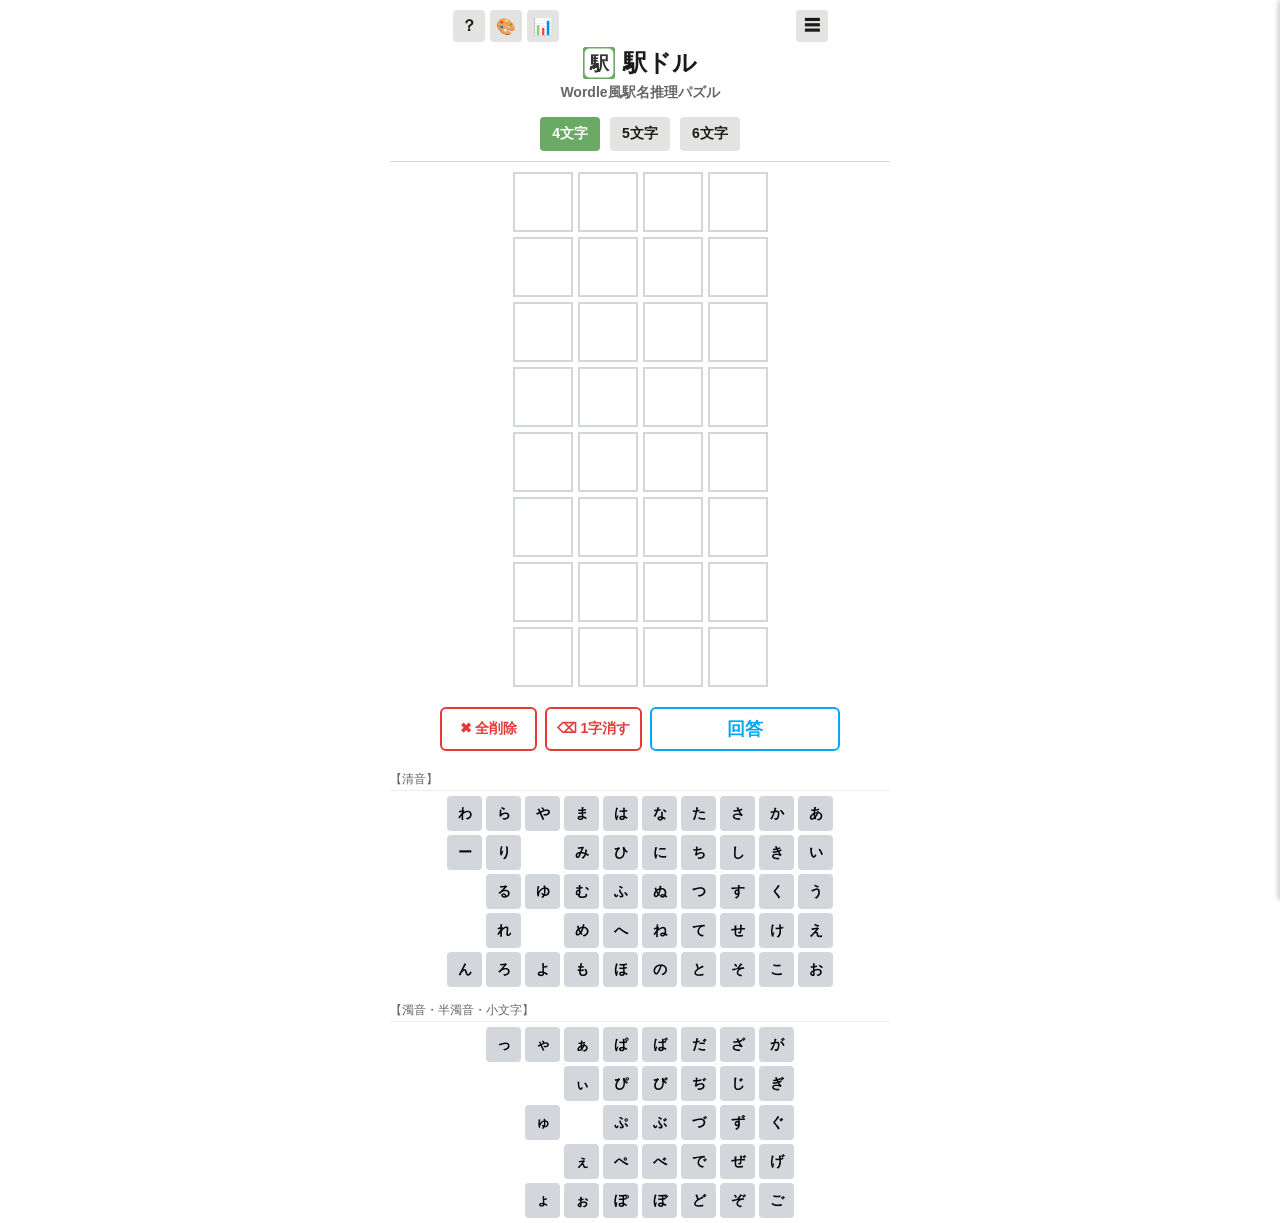
==== index.html @ f7ea7814 "Merge branch 'main' into pre-temp" ====
<!DOCTYPE html>
<html lang="ja">
<head>
<meta charset="UTF-8">
<meta name="viewport" content="width=device-width, initial-scale=1.0, maximum-scale=1.0, user-scalable=no">
<title>駅ドル - Wordle風駅名推理パズル</title>
<meta name="keywords" content="駅ドル,鉄道,駅名,パズル,Wordle,地理,教育,旅行,日本,テツドル,ワードル,学習,頭の体操,駅名,駅名当て,暇つぶし">
<meta name="description" content="実在する日本の鉄道駅名を推理して当てるWordle風パズルゲーム「駅ドル」。毎日の頭の体操や地理の教育・学習、旅行や鉄道巡りのきっかけにも最適です。タイルの色をヒントに今日の駅を当てよう！">
<meta name="theme-color" content="#6aaa64">
<link rel="canonical" href="https://stationdle.pages.dev/">
<link rel="icon" href="main_logo.svg" type="image/svg+xml">
<link rel="apple-touch-icon" href="main_logo_512.png">
<meta property="og:title" content="駅ドル - Wordle風駅名推理パズル">
<meta property="og:type" content="website">
<meta property="og:url" content="https://stationdle.pages.dev/">
<meta property="og:image" content="https://stationdle.pages.dev/main_logo.png">
<meta property="og:site_name" content="駅ドル">
<meta property="og:description" content="実在する日本の鉄道駅名を推理して当てるWordle風パズルゲーム「駅ドル」。毎日の頭の体操や地理の教育・学習、旅行や鉄道巡りのきっかけにも最適です。タイルの色をヒントに今日の駅を当てよう！">
<meta name="twitter:card" content="summary">
<link rel="stylesheet" href="style.css">
</head>
<body>
<header>
<div style="display:flex; justify-content:space-between; width:100%; max-width:375px; margin:0 auto 5px;">
<div style="display:flex; gap:5px;">
<button id="help-btn" class="btn" style="width:32px; height:32px; font-size:16px; font-weight:bold; padding:0; display:flex; justify-content:center; align-items:center;">？</button>
<button id="theme-btn" class="btn" style="width:32px; height:32px; font-size:16px; font-weight:bold; padding:0; display:flex; justify-content:center; align-items:center;">🎨</button>
<button id="stats-btn" class="btn" style="width:32px; height:32px; font-size:16px; font-weight:bold; padding:0; display:flex; justify-content:center; align-items:center;">📊</button>
</div>
<div style="display:flex; gap:5px;">
<button id="menu-btn" class="btn" style="width:32px; height:32px; font-size:16px; font-weight:bold; padding:0; display:flex; justify-content:center; align-items:center;">☰</button>
</div>
</div>
<!--
<div id="ad-top" class="ad-space">【ここに上部広告が表示されます】</div>
-->
<h1 style="display: flex; justify-content: center; align-items: center;">
<svg width="32" height="32" viewBox="0 0 40 40" xmlns="http://www.w3.org/2000/svg" style="margin-right: 8px;">
<rect width="40" height="40" rx="8" fill="#ffffff" stroke="#6aaa64" stroke-width="4"/>
<text x="20" y="29" font-family="sans-serif" font-size="24" font-weight="bold" fill="#333333" text-anchor="middle">駅</text>
</svg>
駅ドル
</h1>
<div style="font-size: 14px; font-weight: bold; color: #666; margin-top: -5px; margin-bottom: 15px; text-align: center;">Wordle風駅名推理パズル</div>
<div class="mode-selector">
<button id="mode-4" class="btn mode-btn active">4文字</button>
<button id="mode-5" class="btn mode-btn">5文字</button>
<button id="mode-6" class="btn mode-btn">6文字</button>
</div>
</header>
<main style="display:flex; flex-direction:column; align-items:center; flex-grow:1; width:100%; max-width:500px;">
<div id="game-board" style="position:relative; margin-bottom:10px;"></div>
<div class="control-buttons" style="display:flex; justify-content:center; gap:8px; margin:10px auto 15px; width:95%; max-width:400px; box-sizing:border-box;">
<button id="clear-btn" class="btn" style="flex:1; background-color:#fff; color:#e53935; font-size:14px; padding:8px 0; border:2px solid #e53935; font-weight:bold; border-radius:6px; min-width:0;">✖ 全削除</button>
<button id="back-btn" class="btn" style="flex:1; background-color:#fff; color:#e53935; font-size:14px; padding:8px 0; border:2px solid #e53935; font-weight:bold; border-radius:6px; min-width:0;">⌫ 1字消す</button>
<button id="enter-btn" class="btn" style="flex:2; background-color:#fff; color:#03a9f4; font-size:18px; padding:8px 0; border:2px solid #03a9f4; font-weight:bold; border-radius:6px; min-width:0;">回答</button>
</div>
<div id="keyboard"></div>
</main>
<!--
<div id="ad-bottom" class="ad-space">【ここに下部広告が表示されます】</div>
-->
<div id="message-box" class="hidden" style="position:fixed; top:45%; left:50%; transform:translate(-50%, -50%); background-color:rgba(0,0,0,0.85); color:#fff; padding:15px 30px; border-radius:12px; font-weight:bold; font-size:18px; z-index:9999; text-align:center; white-space:nowrap; box-shadow:0 8px 16px rgba(0,0,0,0.3); border:1px solid rgba(255,255,255,0.2);"></div>
<div id="help-modal" style="display:none; position:fixed; top:0; left:0; width:100%; height:100%; background-color:rgba(0,0,0,0.6); justify-content:center; align-items:center; z-index:200;">
<div class="modal-content" style="text-align:left; font-size:14px; max-width:350px; overflow-y:auto; max-height:90vh;">
<span id="close-help-btn" style="position:absolute; top:10px; right:15px; cursor:pointer; font-size:24px; color:#aaa;">&times;</span>
<h2 style="text-align:center; margin-top:0;">遊び方</h2>
<p>隠された<strong>駅名の読みがな</strong>を当ててください。</p>
<ul style="padding-left:20px; line-height:1.6; margin-bottom:15px;">
<li>各文字数モードごとに、<strong>1日1問</strong>出題されます。</li>
<li>入力できるのは、<strong>実在する日本の鉄道駅</strong>のみです。</li>
<li>「ー（長音）」はひらがな1文字として扱います。</li>
<li>数字やアルファベットは、その文字の読みとして扱います。<br>（例：JR総持寺 ➔ じぇいあーるそうじじ / 空港第2ビル ➔ くうこうだいにびる）</li>
<li><strong>記号（・）などは含めずに入力してください。</strong><br>（例：栂・美木多 ➔ とがみきた）</li>
</ul>
<hr style="border:none; border-top:1px solid #eee; margin:15px 0;">
<p style="font-weight:bold; font-size:15px; margin-bottom:5px;">タイルの色の意味</p>
<p style="margin-top:0; font-size:13px; font-weight:bold;">正解が「<span style="color:#6aaa64; font-size:16px;">しながわ</span>」の場合：</p>
<div style="display:flex; gap:5px; margin-bottom:5px;">
<div class="tile correct" style="width:40px; height:40px; line-height:40px; font-size:18px; border:none; min-width:40px;">し</div>
<div class="tile absent" style="width:40px; height:40px; line-height:40px; font-size:18px; border:none; min-width:40px;">ん</div>
<div class="tile absent" style="width:40px; height:40px; line-height:40px; font-size:18px; border:none; min-width:40px;">ば</div>
<div class="tile absent" style="width:40px; height:40px; line-height:40px; font-size:18px; border:none; min-width:40px;">し</div>
</div>
<p style="margin-top:0; margin-bottom:15px; font-size:13px;"><strong><span style="color:#6aaa64">し</span></strong> は駅名に含まれており、位置も合っています。</p>
<div style="display:flex; gap:5px; margin-bottom:5px;">
<div class="tile present" style="width:40px; height:40px; line-height:40px; font-size:18px; border:none; min-width:40px;">な</div>
<div class="tile present" style="width:40px; height:40px; line-height:40px; font-size:18px; border:none; min-width:40px;">が</div>
<div class="tile absent" style="width:40px; height:40px; line-height:40px; font-size:18px; border:none; min-width:40px;">つ</div>
<div class="tile absent" style="width:40px; height:40px; line-height:40px; font-size:18px; border:none; min-width:40px;">た</div>
</div>
<p style="margin-top:0; margin-bottom:15px; font-size:13px;"><strong><span style="color:#c9b458">な・が</span></strong> は駅名に含まれますが、位置が違います。</p>
<div style="display:flex; gap:5px; margin-bottom:5px;">
<div class="tile diacritic" style="width:40px; height:40px; line-height:40px; font-size:18px; border:none; min-width:40px;">か</div>
<div class="tile present" style="width:40px; height:40px; line-height:40px; font-size:18px; border:none; min-width:40px;">わ</div>
<div class="tile absent" style="width:40px; height:40px; line-height:40px; font-size:18px; border:none; min-width:40px;">さ</div>
<div class="tile absent" style="width:40px; height:40px; line-height:40px; font-size:18px; border:none; min-width:40px;">き</div>
</div>
<p style="margin-top:0; margin-bottom:15px; font-size:13px;"><strong><span style="#9c27b0">か</span></strong> は含まれませんが、<strong>濁点違い（が）</strong>が含まれます。「は・ば・ぱ」「や・ゃ」「つ・づ・っ」など、同じ形の文字が含まれていれば紫色になります。</p>
<hr style="border:none; border-top:1px solid #eee; margin:15px 0;">
<div style="font-size:11px; color:#888; line-height:1.5;">
※当ゲームはWikipedia「日本の鉄道駅一覧」のデータを基準としています。<br>
※駅データは定期的に自動更新されます。
</div>
<div style="text-align:center; margin-top:20px; font-size:12px; font-weight:bold; color:#aaa; line-height:1.8;">
Inspired by Wordle<br>
<a href="https://forms.gle/Lx7FSbLxLa4B6o5n7" target="_blank" style="color:#03a9f4; text-decoration:none;">問い合わせフォーム</a>
</div>
</div>
</div>
<div id="result-modal" style="display:none; position:fixed; top:0; left:0; width:100%; height:100%; background-color:rgba(0,0,0,0.6); justify-content:center; align-items:center; z-index:200;">
<div class="modal-content" style="text-align:left; font-size:14px; max-width:350px;">
<span id="close-modal-btn" style="position:absolute; top:10px; right:15px; cursor:pointer; font-size:24px; color:#aaa;">&times;</span>
<h2 id="modal-title" style="text-align:center; margin-top:0;"></h2>
<p id="modal-desc" style="text-align:center; font-size:18px; font-weight:bold; margin-bottom:5px;"></p>
<div id="wiki-link-container" style="text-align:center; margin-bottom:15px;"></div>
<div id="modal-grid" style="text-align:center; letter-spacing:2px; line-height:1.2; margin:15px 0; font-size:18px;"></div>
<div id="stats-container" style="display:flex; justify-content:space-around; margin:15px 0; font-size:12px; text-align:center;">
<div class="stat-box"><span id="stat-played" style="font-size:20px; font-weight:bold;">0</span><br>プレイ</div>
<div class="stat-box"><span id="stat-winrate" style="font-size:20px; font-weight:bold;">0</span>%<br>勝率</div>
<div class="stat-box"><span id="stat-streak" style="font-size:20px; font-weight:bold;">0</span><br>連続正解</div>
<div class="stat-box"><span id="stat-maxstreak" style="font-size:20px; font-weight:bold;">0</span><br>最大連続</div>
</div>
<hr style="border:none; border-top:1px solid #eee; margin:15px 0;">
<div id="guess-distribution" style="text-align:left; font-size:12px; margin-bottom:15px;"></div>
<div class="modal-buttons" style="display:flex; gap:10px; justify-content:center; margin-bottom:15px;">
<button id="share-btn" class="btn share-btn" style="background-color:#000000; color:white; border:none;">Xでシェア</button>
<button id="line-btn" class="btn line-btn" style="background-color:#06C755; color:white; border:none;">LINE</button>
<button id="fb-btn" class="btn fb-btn" style="background-color:#1877F2; color:white; border:none;">Facebook</button>
<button id="copy-btn" class="btn">コピー</button>
</div>
<div class="coffee-link" style="text-align:center;">
<a href="https://buymeacoffee.com/nimuro_stationdle" target="_blank" style="color:#ff813f; font-weight:bold; text-decoration:none; font-size:14px;">☕ コーヒーをおごる (Buy Me a Coffee)</a>
</div>
</div>
</div>
<script src="app.js"></script>
<div id="side-menu-overlay" style="display:none; position:fixed; top:0; left:0; width:100%; height:100%; background:rgba(0,0,0,0.5); z-index:900;"></div>
<div id="side-menu" style="position:fixed; top:0; right:-250px; width:250px; height:100%; background:#fff; z-index:901; transition:right 0.3s ease; box-shadow:-2px 0 5px rgba(0,0,0,0.2); padding:20px; box-sizing:border-box;">
<div style="font-size:18px; font-weight:bold; border-bottom:2px solid #6aaa64; padding-bottom:10px; margin-bottom:15px; display:flex; justify-content:space-between; align-items:center;">
メニュー <span id="close-menu-btn" style="cursor:pointer; color:#aaa; font-size:24px;">&times;</span>
</div>
<ul style="list-style:none; padding:0; margin:0; line-height:3; font-size:14px; font-weight:bold;">
<li style="border-bottom:1px solid #eee;"><a href="#" style="text-decoration:none; color:#333;" onclick="alert('鋭意開発中です！お楽しみに。'); return false;">🔰 練習モード（準備中）</a></li>
<li style="border-bottom:1px solid #eee;"><a href="#" style="text-decoration:none; color:#333;" onclick="alert('鋭意開発中です！お楽しみに。'); return false;">🏆 実績（準備中）</a></li>
<li style="border-bottom:1px solid #eee;"><a href="#" style="text-decoration:none; color:#333;" onclick="alert('鋭意開発中です！お楽しみに。'); return false;">📖 駅名図鑑（準備中）</a></li>
<li style="border-bottom:1px solid #eee;"><a href="#" style="text-decoration:none; color:#333;" onclick="alert('鋭意開発中です！お楽しみに。'); return false;">🗓 過去問プレイ（準備中）</a></li>
<li style="border-bottom:1px solid #eee;"><a href="https://forms.gle/Lx7FSbLxLa4B6o5n7" target="_blank" style="text-decoration:none; color:#333;">✉️ お問い合わせ</a></li>
<li style="border-bottom:1px solid #eee;"><a href="https://buymeacoffee.com/nimuro_stationdle" target="_blank" style="text-decoration:none; color:#ff813f;">☕ コーヒーをおごる</a></li>
</ul>
</div>
</body>
</html>
---- style.css ----
:root {
--correct-color: #6aaa64;
--present-color: #c9b458;
--diacritic-color: #9c27b0;
--absent-color: #787c7e;
--bg-color: #ffffff;
--text-color: #1a1a1b;
}
body {
font-family: 'Clear Sans', 'Helvetica Neue', Arial, sans-serif;
background-color: var(--bg-color); color: var(--text-color);
display: flex; flex-direction: column; align-items: center;
margin: 0; padding: 10px; height: 100vh; box-sizing: border-box;
}
header {
width: 100%; max-width: 500px; display: flex; flex-direction: column; align-items: center; border-bottom: 1px solid #d3d6da; padding-bottom: 10px; margin-bottom: 10px;
}
h1 { margin: 0 0 10px 0; font-size: 24px; }
.mode-selector { display: flex; gap: 10px; }
.btn {
background-color: #e3e3e1; border: none; padding: 8px 12px; border-radius: 4px; font-weight: bold; cursor: pointer; color: var(--text-color); font-size: 14px;
}
.mode-btn.active { background-color: var(--correct-color); color: white; }
.ad-space {
width: 100%; max-width: 320px; height: 50px; background-color: #f0f0f0; display: flex; justify-content: center; align-items: center; font-size: 12px; color: #999; margin: 10px 0; border: 1px dashed #ccc;
}
main {
display: flex; flex-direction: column; align-items: center; flex-grow: 1; width: 100%; max-width: 500px;
}
#game-board {
display: grid; grid-template-rows: repeat(6, 1fr); gap: 5px; margin-bottom: 20px;
}
.board-row {
display: grid; grid-template-columns: repeat(var(--row-length, 4), 1fr); gap: 5px;
}
.tile {
width: 12vw; height: 12vw; max-width: 60px; max-height: 60px;
border: 2px solid #d3d6da; display: flex; justify-content: center; align-items: center;
font-size: 24px; font-weight: bold; text-transform: uppercase; box-sizing: border-box;
}
.tile.correct { background-color: var(--correct-color); color: white; border-color: var(--correct-color); }
.tile.present { background-color: var(--present-color); color: white; border-color: var(--present-color); }
.tile.diacritic { background-color: var(--diacritic-color); color: white; border-color: var(--diacritic-color); }
.tile.absent { background-color: var(--absent-color); color: white; border-color: var(--absent-color); }
#keyboard {
width: 100%; display: flex; flex-direction: column; align-items: center; gap: 5px;
}
.keyboard-title {
width: 100%; text-align: left; font-size: 12px; color: #666; margin-top: 5px; border-bottom: 1px solid #eee; padding-bottom: 2px;
}
.keyboard-section {
display: flex; gap: 4px; justify-content: center; width: 100%; margin-bottom: 5px;
}
.key-col {
display: flex; flex-direction: column; gap: 4px;
}
.key {
background-color: #d3d6da; border: none; border-radius: 4px;
font-weight: bold; font-size: 14px; cursor: pointer;
display: flex; justify-content: center; align-items: center;
width: 8vw; max-width: 35px; height: 35px; padding: 0; margin: 0;
}
.key.dummy { visibility: hidden; pointer-events: none; }
.key.correct { background-color: var(--correct-color); color: white; }
.key.present { background-color: var(--present-color); color: white; }
.key.diacritic { background-color: var(--diacritic-color); color: white; }
.key.absent { background-color: var(--absent-color); color: white; }
#message-box {
position: absolute; top: 20%; background-color: rgba(0,0,0,0.8); color: white; padding: 10px 20px; border-radius: 4px; font-weight: bold; z-index: 100;
}
#info-board { margin-bottom: 10px; font-weight: bold; color: #333; }
#correct-popup {
position: absolute; top: 30%; background-color: var(--correct-color); color: white; padding: 20px 40px; border-radius: 8px; font-size: 24px; font-weight: bold; z-index: 150; box-shadow: 0 4px 6px rgba(0,0,0,0.2);
}
.hidden { display: none !important; }
.modal-content {
position: relative;
background-color: white; padding: 20px 15px; border-radius: 8px; text-align: center; width: 95%; max-width: 350px;
}
.wiki-link {
display: inline-block; padding: 5px 15px; background-color: #eee; border-radius: 20px; text-decoration: none; color: #333; font-size: 12px;
}
.wiki-link:hover { background-color: #ddd; }

body.theme-dark{--bg-color:#121212;--text-color:#ffffff;}
body.theme-sakura{--bg-color:#fff0f5;--text-color:#5d4037;}
body.theme-ocean{--bg-color:#e0f7fa;--text-color:#004d40;}
body.theme-dark .tile{border-color:#555;}
body.theme-dark .key{background-color:#444;color:#fff;}
body.theme-sakura .key{background-color:#ffcdd2;color:#5d4037;}
body.theme-ocean .key{background-color:#b2ebf2;color:#004d40;}
body.theme-dark header{border-bottom-color:#333;}
body.theme-dark .modal-content{background-color:#222;color:#fff;}
body.theme-green{--bg-color:#e8f5e9;--text-color:#1b5e20;}
body.theme-orange{--bg-color:#fff3e0;--text-color:#e65100;}
body.theme-red{--bg-color:#ffebee;--text-color:#b71c1c;}
body.theme-blue{--bg-color:#e3f2fd;--text-color:#0d47a1;}
body.theme-purple{--bg-color:#f3e5f5;--text-color:#4a148c;}
body.theme-green .key{background-color:#c8e6c9;color:#1b5e20;}
body.theme-orange .key{background-color:#ffe0b2;color:#e65100;}
body.theme-red .key{background-color:#ffcdd2;color:#b71c1c;}
body.theme-blue .key{background-color:#bbdefb;color:#0d47a1;}
body.theme-purple .key{background-color:#e1bee7;color:#4a148c;}
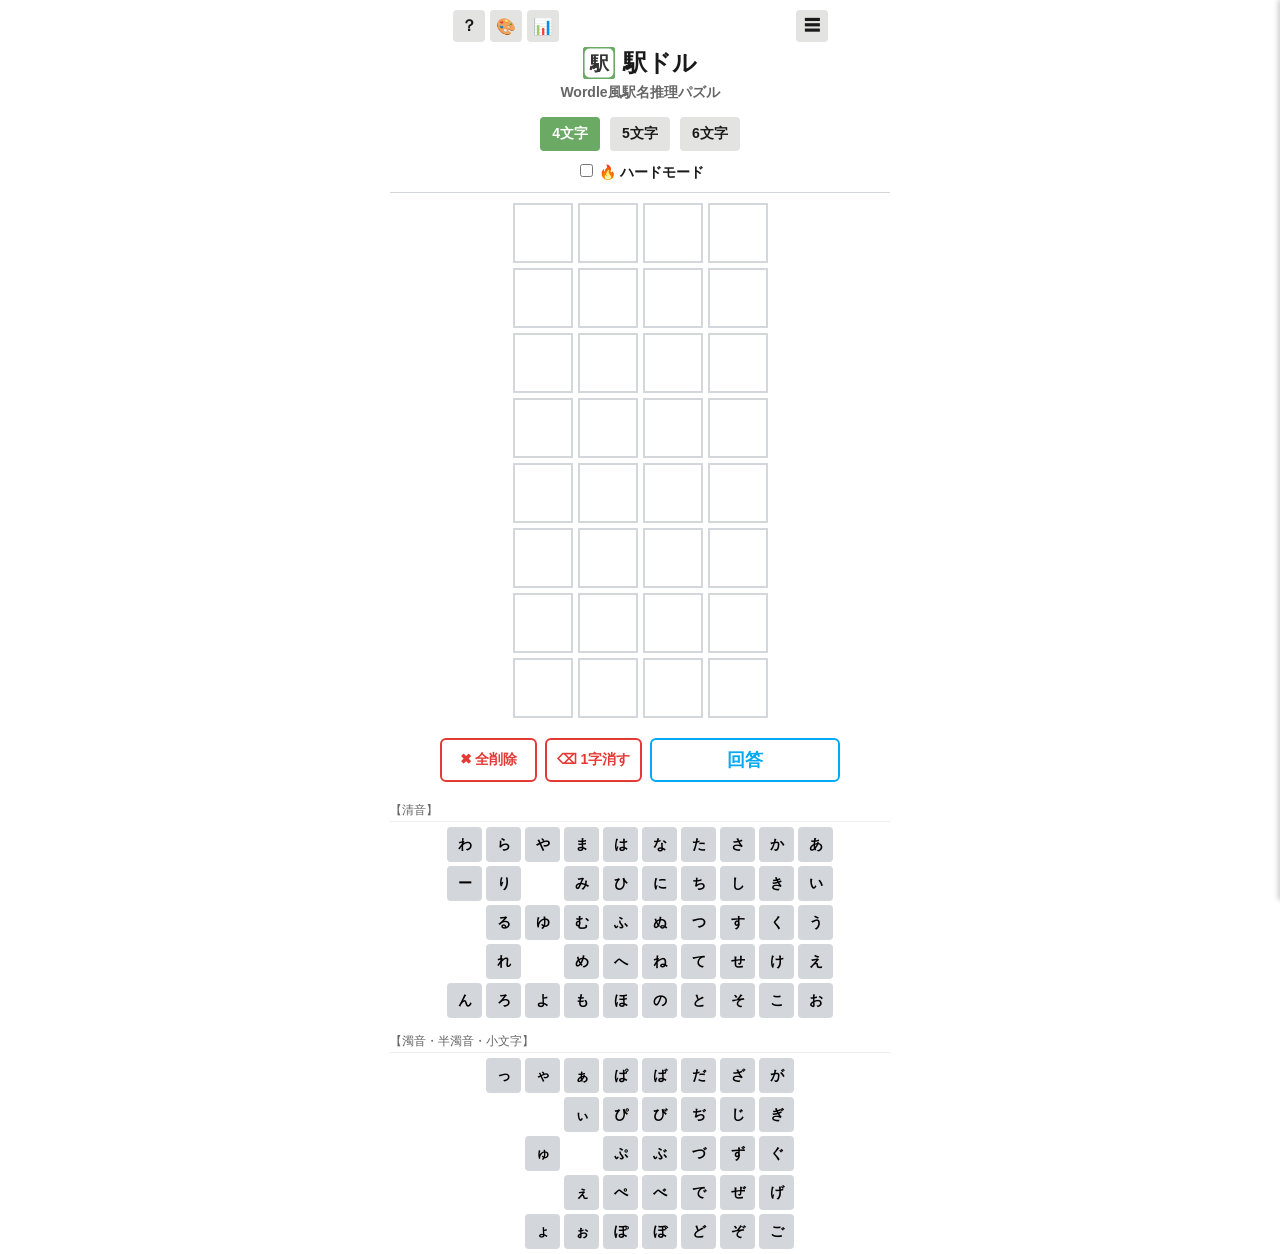
==== commit 8d60fba2: "Update index.html" ====
--- a/index.html
+++ b/index.html
@@ -4,7 +4,7 @@
 <meta charset="UTF-8">
 <meta name="viewport" content="width=device-width, initial-scale=1.0, maximum-scale=1.0, user-scalable=no">
 <title>駅ドル - Wordle風駅名推理パズル</title>
-<meta name="keywords" content="駅ドル,鉄道,駅名,パズル,Wordle,地理,教育,旅行,日本,テツドル,ワードル,学習,頭の体操,駅名,駅名当て,暇つぶし">
+<meta name="keywords" content="駅ドル,鉄道,駅名,パズル,Wordle,地理,教育,旅行,日本,遊び,推理,ワードル,学習,頭の体操,駅名,駅名当て,暇つぶし">
 <meta name="description" content="実在する日本の鉄道駅名を推理して当てるWordle風パズルゲーム「駅ドル」。毎日の頭の体操や地理の教育・学習、旅行や鉄道巡りのきっかけにも最適です。タイルの色をヒントに今日の駅を当てよう！">
 <meta name="theme-color" content="#6aaa64">
 <link rel="canonical" href="https://stationdle.pages.dev/">
@@ -47,6 +47,11 @@
 <button id="mode-5" class="btn mode-btn">5文字</button>
 <button id="mode-6" class="btn mode-btn">6文字</button>
 </div>
+<div style="margin-top:10px;text-align:center;">
+<label style="font-size:14px;font-weight:bold;cursor:pointer;user-select:none;">
+<input type="checkbox" id="hardmode-switch"> 🔥 ハードモード
+</label>
+</div>
 </header>
 <main style="display:flex; flex-direction:column; align-items:center; flex-grow:1; width:100%; max-width:500px;">
 <div id="game-board" style="position:relative; margin-bottom:10px;"></div>
@@ -64,6 +69,7 @@
 <div id="help-modal" style="display:none; position:fixed; top:0; left:0; width:100%; height:100%; background-color:rgba(0,0,0,0.6); justify-content:center; align-items:center; z-index:200;">
 <div class="modal-content" style="text-align:left; font-size:14px; max-width:350px; overflow-y:auto; max-height:90vh;">
 <span id="close-help-btn" style="position:absolute; top:10px; right:15px; cursor:pointer; font-size:24px; color:#aaa;">&times;</span>
+<div id="help-normal-content">
 <h2 style="text-align:center; margin-top:0;">遊び方</h2>
 <p>隠された<strong>駅名の読みがな</strong>を当ててください。</p>
 <ul style="padding-left:20px; line-height:1.6; margin-bottom:15px;">
@@ -96,11 +102,22 @@
 <div class="tile absent" style="width:40px; height:40px; line-height:40px; font-size:18px; border:none; min-width:40px;">さ</div>
 <div class="tile absent" style="width:40px; height:40px; line-height:40px; font-size:18px; border:none; min-width:40px;">き</div>
 </div>
-<p style="margin-top:0; margin-bottom:15px; font-size:13px;"><strong><span style="#9c27b0">か</span></strong> は含まれませんが、<strong>濁点違い（が）</strong>が含まれます。「は・ば・ぱ」「や・ゃ」「つ・づ・っ」など、同じ形の文字が含まれていれば紫色になります。</p>
+<p style="margin-top:0; margin-bottom:15px; font-size:13px;"><strong><span style="color:#9c27b0">か</span></strong> は駅名に含まれませんが、<strong>濁点違い（が）</strong>が含まれます。「は・ば・ぱ」「や・ゃ」「つ・づ・っ」など、同じ形の文字が含まれていれば紫色になります。</p>
+</div>
+<div id="help-hard-content" class="hidden">
+<h2 style="text-align:center; margin-top:0; color:#d32f2f;">遊び方（ハード）</h2>
+<p>一度オープンしたヒント（タイルの色）を、次回の回答で必ず使わなければならない<strong>超高難易度モード</strong>です。</p>
+<ul style="padding-left:20px; line-height:1.6; margin-bottom:15px;">
+<li><strong style="color:#6aaa64;">🟩 緑マスのヒント</strong>：次回も全く同じ位置に、その文字を配置しなければなりません。</li>
+<li><strong style="color:#c9b458;">🟨 黄マスのヒント</strong>：次回の回答のどこかに、その文字を必ず含めなければなりません。</li>
+<li><strong style="color:#9c27b0;">🟪 紫マスのヒント</strong>：次回の回答のどこかに、同じ文字グループ（例：「か」なら「が」など）を必ず含めなければなりません。</li>
+</ul>
+<p style="font-weight:bold; font-size:14px; color:#d32f2f;">※ヒントを満たさない駅名は送信できません。</p>
+</div>
 <hr style="border:none; border-top:1px solid #eee; margin:15px 0;">
 <div style="font-size:11px; color:#888; line-height:1.5;">
 ※当ゲームはWikipedia「日本の鉄道駅一覧」のデータを基準としています。<br>
-※駅データは定期的に自動更新されます。
+※駅データの更新には最大で1週間程度かかります。
 </div>
 <div style="text-align:center; margin-top:20px; font-size:12px; font-weight:bold; color:#aaa; line-height:1.8;">
 Inspired by Wordle<br>
@@ -108,6 +125,7 @@
 </div>
 </div>
 </div>
+
 <div id="result-modal" style="display:none; position:fixed; top:0; left:0; width:100%; height:100%; background-color:rgba(0,0,0,0.6); justify-content:center; align-items:center; z-index:200;">
 <div class="modal-content" style="text-align:left; font-size:14px; max-width:350px;">
 <span id="close-modal-btn" style="position:absolute; top:10px; right:15px; cursor:pointer; font-size:24px; color:#aaa;">&times;</span>
@@ -143,11 +161,29 @@
 <ul style="list-style:none; padding:0; margin:0; line-height:3; font-size:14px; font-weight:bold;">
 <li style="border-bottom:1px solid #eee;"><a href="#" style="text-decoration:none; color:#333;" onclick="alert('鋭意開発中です！お楽しみに。'); return false;">🔰 練習モード（準備中）</a></li>
 <li style="border-bottom:1px solid #eee;"><a href="#" style="text-decoration:none; color:#333;" onclick="alert('鋭意開発中です！お楽しみに。'); return false;">🏆 実績（準備中）</a></li>
+<!--
 <li style="border-bottom:1px solid #eee;"><a href="#" style="text-decoration:none; color:#333;" onclick="alert('鋭意開発中です！お楽しみに。'); return false;">📖 駅名図鑑（準備中）</a></li>
+-->
 <li style="border-bottom:1px solid #eee;"><a href="#" style="text-decoration:none; color:#333;" onclick="alert('鋭意開発中です！お楽しみに。'); return false;">🗓 過去問プレイ（準備中）</a></li>
+<li style="border-bottom:1px solid #eee;"><a href="#" style="text-decoration:none; color:#03a9f4;" id="export-data-btn">📤 引き継ぎコードを発行する</a></li>
+<li style="border-bottom:1px solid #eee;"><a href="#" style="text-decoration:none; color:#4caf50;" id="import-data-btn">📥 データを復活させる</a></li>
 <li style="border-bottom:1px solid #eee;"><a href="https://forms.gle/Lx7FSbLxLa4B6o5n7" target="_blank" style="text-decoration:none; color:#333;">✉️ お問い合わせ</a></li>
 <li style="border-bottom:1px solid #eee;"><a href="https://buymeacoffee.com/nimuro_stationdle" target="_blank" style="text-decoration:none; color:#ff813f;">☕ コーヒーをおごる</a></li>
+<!-- 初期化リンク
+<li style="text-align: center; margin-top: 20px;">
+<a href="?emergency_reset=true" style="text-decoration: none; color: #aaa; font-size: 11px;" onclick="return confirm('すべてのプレイ実績と設定が消去されます。本当に初期化しますか？');">⚠️ 動作不具合時のデータ初期化はこちら</a>
+-->
+</li>
 </ul>
 </div>
+<!-- 開発者用コード -->
+<script>
+const urlParams=new URLSearchParams(window.location.search);
+if(urlParams.get('mode')==='admin'&&window.location.hostname.startsWith('development.')){
+const adminScript=document.createElement('script');
+adminScript.src='admin.js';
+document.body.appendChild(adminScript);
+}
+</script>
 </body>
 </html>
--- a/style.css
+++ b/style.css
@@ -61,10 +61,10 @@
 width: 8vw; max-width: 35px; height: 35px; padding: 0; margin: 0;
 }
 .key.dummy { visibility: hidden; pointer-events: none; }
-.key.correct { background-color: var(--correct-color); color: white; }
-.key.present { background-color: var(--present-color); color: white; }
-.key.diacritic { background-color: var(--diacritic-color); color: white; }
-.key.absent { background-color: var(--absent-color); color: white; }
+.key.correct { background-color: var(--correct-color) !important; color: white !important; }
+.key.present { background-color: var(--present-color) !important; color: white !important; }
+.key.diacritic { background-color: var(--diacritic-color) !important; color: white !important; }
+.key.absent { background-color: var(--absent-color) !important; color: white !important; }
 #message-box {
 position: absolute; top: 20%; background-color: rgba(0,0,0,0.8); color: white; padding: 10px 20px; border-radius: 4px; font-weight: bold; z-index: 100;
 }
@@ -82,9 +82,11 @@
 }
 .wiki-link:hover { background-color: #ddd; }
 
+/*テーマカラー*/
 body.theme-dark{--bg-color:#121212;--text-color:#ffffff;}
 body.theme-sakura{--bg-color:#fff0f5;--text-color:#5d4037;}
 body.theme-ocean{--bg-color:#e0f7fa;--text-color:#004d40;}
+body.theme-blue{--bg-color:#e3f2fd;--text-color:#0d47a1;}
 body.theme-dark .tile{border-color:#555;}
 body.theme-dark .key{background-color:#444;color:#fff;}
 body.theme-sakura .key{background-color:#ffcdd2;color:#5d4037;}
@@ -94,10 +96,56 @@
 body.theme-green{--bg-color:#e8f5e9;--text-color:#1b5e20;}
 body.theme-orange{--bg-color:#fff3e0;--text-color:#e65100;}
 body.theme-red{--bg-color:#ffebee;--text-color:#b71c1c;}
-body.theme-blue{--bg-color:#e3f2fd;--text-color:#0d47a1;}
 body.theme-purple{--bg-color:#f3e5f5;--text-color:#4a148c;}
 body.theme-green .key{background-color:#c8e6c9;color:#1b5e20;}
 body.theme-orange .key{background-color:#ffe0b2;color:#e65100;}
 body.theme-red .key{background-color:#ffcdd2;color:#b71c1c;}
 body.theme-blue .key{background-color:#bbdefb;color:#0d47a1;}
 body.theme-purple .key{background-color:#e1bee7;color:#4a148c;}
+
+/*行事日エフェクト*/
+#event-container{position:fixed;top:0;left:0;width:100%;height:100%;pointer-events:none;z-index:9999;overflow:hidden;}
+.particle{position:absolute;top:-20px;animation:fall linear 1 forwards;}
+@keyframes fall{to{transform:translateY(110vh) rotate(360deg);}}
+body.event-halloween{background-color:#2c1b18;color:#ff9800;}
+body.event-halloween .tile{border-color:#ff9800;}
+body.event-valentine{background-color:#3e2723;color:#ffcdd2;}
+body.event-valentine .tile{border-color:#ffcdd2;}
+body.event-christmas{background-color:#0f3024;color:#e8f5e9;}
+body.event-christmas .tile{border-color:#d32f2f;}
+body.event-hinamatsuri{background-color:#fff0f5;color:#c2185b;}
+body.event-hinamatsuri .tile{border-color:#f48fb1;}
+body.event-kodomo{background-color:#f1f8e9;color:#33691e;}
+body.event-kodomo .tile{border-color:#aed581;}
+body.event-tanabata{background-color:#0d1b2a;color:#fff9c4;}
+body.event-tanabata .tile{border-color:#415a77;}
+body.event-tanabata .key{background-color:#1b263b;color:#e0e1dd;}
+body.event-aprilfool h1{transform:rotate(180deg);transition:transform 0.5s;}
+/* 元旦・お正月用のテーマカラー */
+body.event-newyear {
+  background-color: #fffaf0; /* ほんのり温かみのある白 */
+  color: #b71c1c; /* おめでたい深い赤 */
+}
+body.event-newyear .tile {
+  border-color: #e53935;
+}
+body.event-newyear .key {
+  background-color: #ffcdd2;
+  color: #b71c1c;
+}
+
+/* 大晦日用の特別なプレミアムテーマカラー */
+/* 除夜の鐘が響く大晦日の静寂と、境内の灯火をイメージした厳かな色彩です */
+body.event-nye {
+  background-color: #161219;
+  color: #d1c7bd;
+}
+
+body.event-nye .tile {
+  border-color: #36303d;
+}
+
+body.event-nye .key {
+  background-color: #25202b;
+  color: #d1c7bd;
+}
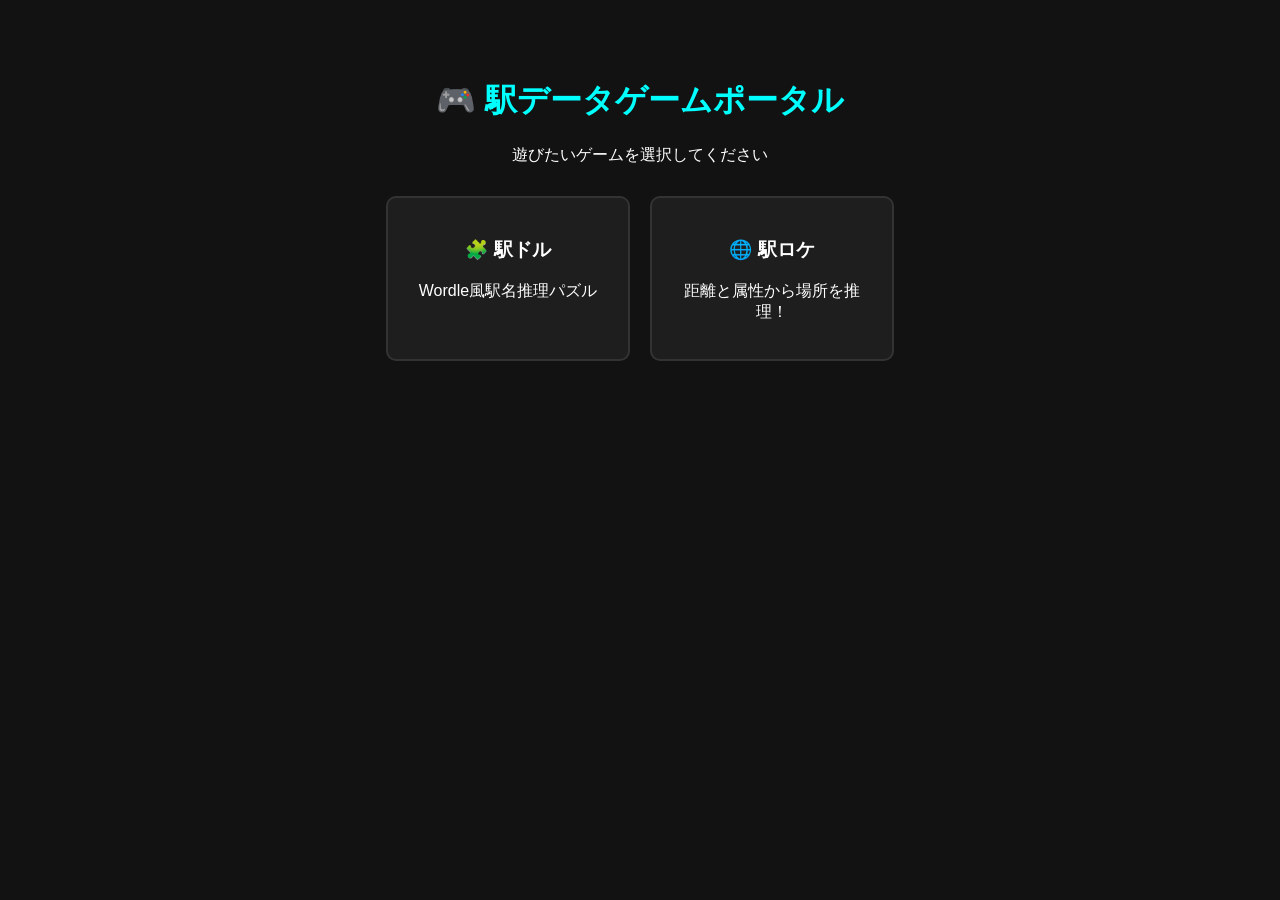
==== commit b833973a: "Create index.html" ====
--- a/index.html
+++ b/index.html
@@ -1,189 +1,29 @@
-<!DOCTYPE html>
-<html lang="ja">
-<head>
-<meta charset="UTF-8">
-<meta name="viewport" content="width=device-width, initial-scale=1.0, maximum-scale=1.0, user-scalable=no">
-<title>駅ドル - Wordle風駅名推理パズル</title>
-<meta name="keywords" content="駅ドル,鉄道,駅名,パズル,Wordle,地理,教育,旅行,日本,遊び,推理,ワードル,学習,頭の体操,駅名,駅名当て,暇つぶし">
-<meta name="description" content="実在する日本の鉄道駅名を推理して当てるWordle風パズルゲーム「駅ドル」。毎日の頭の体操や地理の教育・学習、旅行や鉄道巡りのきっかけにも最適です。タイルの色をヒントに今日の駅を当てよう！">
-<meta name="theme-color" content="#6aaa64">
-<link rel="canonical" href="https://stationdle.pages.dev/">
-<link rel="icon" href="main_logo.svg" type="image/svg+xml">
-<link rel="apple-touch-icon" href="main_logo_512.png">
-<meta property="og:title" content="駅ドル - Wordle風駅名推理パズル">
-<meta property="og:type" content="website">
-<meta property="og:url" content="https://stationdle.pages.dev/">
-<meta property="og:image" content="https://stationdle.pages.dev/main_logo.png">
-<meta property="og:site_name" content="駅ドル">
-<meta property="og:description" content="実在する日本の鉄道駅名を推理して当てるWordle風パズルゲーム「駅ドル」。毎日の頭の体操や地理の教育・学習、旅行や鉄道巡りのきっかけにも最適です。タイルの色をヒントに今日の駅を当てよう！">
-<meta name="twitter:card" content="summary">
-<link rel="stylesheet" href="style.css">
-</head>
-<body>
-<header>
-<div style="display:flex; justify-content:space-between; width:100%; max-width:375px; margin:0 auto 5px;">
-<div style="display:flex; gap:5px;">
-<button id="help-btn" class="btn" style="width:32px; height:32px; font-size:16px; font-weight:bold; padding:0; display:flex; justify-content:center; align-items:center;">？</button>
-<button id="theme-btn" class="btn" style="width:32px; height:32px; font-size:16px; font-weight:bold; padding:0; display:flex; justify-content:center; align-items:center;">🎨</button>
-<button id="stats-btn" class="btn" style="width:32px; height:32px; font-size:16px; font-weight:bold; padding:0; display:flex; justify-content:center; align-items:center;">📊</button>
-</div>
-<div style="display:flex; gap:5px;">
-<button id="menu-btn" class="btn" style="width:32px; height:32px; font-size:16px; font-weight:bold; padding:0; display:flex; justify-content:center; align-items:center;">☰</button>
-</div>
-</div>
-<!--
-<div id="ad-top" class="ad-space">【ここに上部広告が表示されます】</div>
--->
-<h1 style="display: flex; justify-content: center; align-items: center;">
-<svg width="32" height="32" viewBox="0 0 40 40" xmlns="http://www.w3.org/2000/svg" style="margin-right: 8px;">
-<rect width="40" height="40" rx="8" fill="#ffffff" stroke="#6aaa64" stroke-width="4"/>
-<text x="20" y="29" font-family="sans-serif" font-size="24" font-weight="bold" fill="#333333" text-anchor="middle">駅</text>
-</svg>
-駅ドル
-</h1>
-<div style="font-size: 14px; font-weight: bold; color: #666; margin-top: -5px; margin-bottom: 15px; text-align: center;">Wordle風駅名推理パズル</div>
-<div class="mode-selector">
-<button id="mode-4" class="btn mode-btn active">4文字</button>
-<button id="mode-5" class="btn mode-btn">5文字</button>
-<button id="mode-6" class="btn mode-btn">6文字</button>
-</div>
-<div style="margin-top:10px;text-align:center;">
-<label style="font-size:14px;font-weight:bold;cursor:pointer;user-select:none;">
-<input type="checkbox" id="hardmode-switch"> 🔥 ハードモード
-</label>
-</div>
-</header>
-<main style="display:flex; flex-direction:column; align-items:center; flex-grow:1; width:100%; max-width:500px;">
-<div id="game-board" style="position:relative; margin-bottom:10px;"></div>
-<div class="control-buttons" style="display:flex; justify-content:center; gap:8px; margin:10px auto 15px; width:95%; max-width:400px; box-sizing:border-box;">
-<button id="clear-btn" class="btn" style="flex:1; background-color:#fff; color:#e53935; font-size:14px; padding:8px 0; border:2px solid #e53935; font-weight:bold; border-radius:6px; min-width:0;">✖ 全削除</button>
-<button id="back-btn" class="btn" style="flex:1; background-color:#fff; color:#e53935; font-size:14px; padding:8px 0; border:2px solid #e53935; font-weight:bold; border-radius:6px; min-width:0;">⌫ 1字消す</button>
-<button id="enter-btn" class="btn" style="flex:2; background-color:#fff; color:#03a9f4; font-size:18px; padding:8px 0; border:2px solid #03a9f4; font-weight:bold; border-radius:6px; min-width:0;">回答</button>
-</div>
-<div id="keyboard"></div>
-</main>
-<!--
-<div id="ad-bottom" class="ad-space">【ここに下部広告が表示されます】</div>
--->
-<div id="message-box" class="hidden" style="position:fixed; top:45%; left:50%; transform:translate(-50%, -50%); background-color:rgba(0,0,0,0.85); color:#fff; padding:15px 30px; border-radius:12px; font-weight:bold; font-size:18px; z-index:9999; text-align:center; white-space:nowrap; box-shadow:0 8px 16px rgba(0,0,0,0.3); border:1px solid rgba(255,255,255,0.2);"></div>
-<div id="help-modal" style="display:none; position:fixed; top:0; left:0; width:100%; height:100%; background-color:rgba(0,0,0,0.6); justify-content:center; align-items:center; z-index:200;">
-<div class="modal-content" style="text-align:left; font-size:14px; max-width:350px; overflow-y:auto; max-height:90vh;">
-<span id="close-help-btn" style="position:absolute; top:10px; right:15px; cursor:pointer; font-size:24px; color:#aaa;">&times;</span>
-<div id="help-normal-content">
-<h2 style="text-align:center; margin-top:0;">遊び方</h2>
-<p>隠された<strong>駅名の読みがな</strong>を当ててください。</p>
-<ul style="padding-left:20px; line-height:1.6; margin-bottom:15px;">
-<li>各文字数モードごとに、<strong>1日1問</strong>出題されます。</li>
-<li>入力できるのは、<strong>実在する日本の鉄道駅</strong>のみです。</li>
-<li>「ー（長音）」はひらがな1文字として扱います。</li>
-<li>数字やアルファベットは、その文字の読みとして扱います。<br>（例：JR総持寺 ➔ じぇいあーるそうじじ / 空港第2ビル ➔ くうこうだいにびる）</li>
-<li><strong>記号（・）などは含めずに入力してください。</strong><br>（例：栂・美木多 ➔ とがみきた）</li>
-</ul>
-<hr style="border:none; border-top:1px solid #eee; margin:15px 0;">
-<p style="font-weight:bold; font-size:15px; margin-bottom:5px;">タイルの色の意味</p>
-<p style="margin-top:0; font-size:13px; font-weight:bold;">正解が「<span style="color:#6aaa64; font-size:16px;">しながわ</span>」の場合：</p>
-<div style="display:flex; gap:5px; margin-bottom:5px;">
-<div class="tile correct" style="width:40px; height:40px; line-height:40px; font-size:18px; border:none; min-width:40px;">し</div>
-<div class="tile absent" style="width:40px; height:40px; line-height:40px; font-size:18px; border:none; min-width:40px;">ん</div>
-<div class="tile absent" style="width:40px; height:40px; line-height:40px; font-size:18px; border:none; min-width:40px;">ば</div>
-<div class="tile absent" style="width:40px; height:40px; line-height:40px; font-size:18px; border:none; min-width:40px;">し</div>
-</div>
-<p style="margin-top:0; margin-bottom:15px; font-size:13px;"><strong><span style="color:#6aaa64">し</span></strong> は駅名に含まれており、位置も合っています。</p>
-<div style="display:flex; gap:5px; margin-bottom:5px;">
-<div class="tile present" style="width:40px; height:40px; line-height:40px; font-size:18px; border:none; min-width:40px;">な</div>
-<div class="tile present" style="width:40px; height:40px; line-height:40px; font-size:18px; border:none; min-width:40px;">が</div>
-<div class="tile absent" style="width:40px; height:40px; line-height:40px; font-size:18px; border:none; min-width:40px;">つ</div>
-<div class="tile absent" style="width:40px; height:40px; line-height:40px; font-size:18px; border:none; min-width:40px;">た</div>
-</div>
-<p style="margin-top:0; margin-bottom:15px; font-size:13px;"><strong><span style="color:#c9b458">な・が</span></strong> は駅名に含まれますが、位置が違います。</p>
-<div style="display:flex; gap:5px; margin-bottom:5px;">
-<div class="tile diacritic" style="width:40px; height:40px; line-height:40px; font-size:18px; border:none; min-width:40px;">か</div>
-<div class="tile present" style="width:40px; height:40px; line-height:40px; font-size:18px; border:none; min-width:40px;">わ</div>
-<div class="tile absent" style="width:40px; height:40px; line-height:40px; font-size:18px; border:none; min-width:40px;">さ</div>
-<div class="tile absent" style="width:40px; height:40px; line-height:40px; font-size:18px; border:none; min-width:40px;">き</div>
-</div>
-<p style="margin-top:0; margin-bottom:15px; font-size:13px;"><strong><span style="color:#9c27b0">か</span></strong> は駅名に含まれませんが、<strong>濁点違い（が）</strong>が含まれます。「は・ば・ぱ」「や・ゃ」「つ・づ・っ」など、同じ形の文字が含まれていれば紫色になります。</p>
-</div>
-<div id="help-hard-content" class="hidden">
-<h2 style="text-align:center; margin-top:0; color:#d32f2f;">遊び方（ハード）</h2>
-<p>一度オープンしたヒント（タイルの色）を、次回の回答で必ず使わなければならない<strong>超高難易度モード</strong>です。</p>
-<ul style="padding-left:20px; line-height:1.6; margin-bottom:15px;">
-<li><strong style="color:#6aaa64;">🟩 緑マスのヒント</strong>：次回も全く同じ位置に、その文字を配置しなければなりません。</li>
-<li><strong style="color:#c9b458;">🟨 黄マスのヒント</strong>：次回の回答のどこかに、その文字を必ず含めなければなりません。</li>
-<li><strong style="color:#9c27b0;">🟪 紫マスのヒント</strong>：次回の回答のどこかに、同じ文字グループ（例：「か」なら「が」など）を必ず含めなければなりません。</li>
-</ul>
-<p style="font-weight:bold; font-size:14px; color:#d32f2f;">※ヒントを満たさない駅名は送信できません。</p>
-</div>
-<hr style="border:none; border-top:1px solid #eee; margin:15px 0;">
-<div style="font-size:11px; color:#888; line-height:1.5;">
-※当ゲームはWikipedia「日本の鉄道駅一覧」のデータを基準としています。<br>
-※駅データの更新には最大で1週間程度かかります。
-</div>
-<div style="text-align:center; margin-top:20px; font-size:12px; font-weight:bold; color:#aaa; line-height:1.8;">
-Inspired by Wordle<br>
-<a href="https://forms.gle/Lx7FSbLxLa4B6o5n7" target="_blank" style="color:#03a9f4; text-decoration:none;">問い合わせフォーム</a>
-</div>
-</div>
-</div>
-
-<div id="result-modal" style="display:none; position:fixed; top:0; left:0; width:100%; height:100%; background-color:rgba(0,0,0,0.6); justify-content:center; align-items:center; z-index:200;">
-<div class="modal-content" style="text-align:left; font-size:14px; max-width:350px;">
-<span id="close-modal-btn" style="position:absolute; top:10px; right:15px; cursor:pointer; font-size:24px; color:#aaa;">&times;</span>
-<h2 id="modal-title" style="text-align:center; margin-top:0;"></h2>
-<p id="modal-desc" style="text-align:center; font-size:18px; font-weight:bold; margin-bottom:5px;"></p>
-<div id="wiki-link-container" style="text-align:center; margin-bottom:15px;"></div>
-<div id="modal-grid" style="text-align:center; letter-spacing:2px; line-height:1.2; margin:15px 0; font-size:18px;"></div>
-<div id="stats-container" style="display:flex; justify-content:space-around; margin:15px 0; font-size:12px; text-align:center;">
-<div class="stat-box"><span id="stat-played" style="font-size:20px; font-weight:bold;">0</span><br>プレイ</div>
-<div class="stat-box"><span id="stat-winrate" style="font-size:20px; font-weight:bold;">0</span>%<br>勝率</div>
-<div class="stat-box"><span id="stat-streak" style="font-size:20px; font-weight:bold;">0</span><br>連続正解</div>
-<div class="stat-box"><span id="stat-maxstreak" style="font-size:20px; font-weight:bold;">0</span><br>最大連続</div>
-</div>
-<hr style="border:none; border-top:1px solid #eee; margin:15px 0;">
-<div id="guess-distribution" style="text-align:left; font-size:12px; margin-bottom:15px;"></div>
-<div class="modal-buttons" style="display:flex; gap:10px; justify-content:center; margin-bottom:15px;">
-<button id="share-btn" class="btn share-btn" style="background-color:#000000; color:white; border:none;">Xでシェア</button>
-<button id="line-btn" class="btn line-btn" style="background-color:#06C755; color:white; border:none;">LINE</button>
-<button id="fb-btn" class="btn fb-btn" style="background-color:#1877F2; color:white; border:none;">Facebook</button>
-<button id="copy-btn" class="btn">コピー</button>
-</div>
-<div class="coffee-link" style="text-align:center;">
-<a href="https://buymeacoffee.com/nimuro_stationdle" target="_blank" style="color:#ff813f; font-weight:bold; text-decoration:none; font-size:14px;">☕ コーヒーをおごる (Buy Me a Coffee)</a>
-</div>
-</div>
-</div>
-<script src="app.js"></script>
-<div id="side-menu-overlay" style="display:none; position:fixed; top:0; left:0; width:100%; height:100%; background:rgba(0,0,0,0.5); z-index:900;"></div>
-<div id="side-menu" style="position:fixed; top:0; right:-250px; width:250px; height:100%; background:#fff; z-index:901; transition:right 0.3s ease; box-shadow:-2px 0 5px rgba(0,0,0,0.2); padding:20px; box-sizing:border-box;">
-<div style="font-size:18px; font-weight:bold; border-bottom:2px solid #6aaa64; padding-bottom:10px; margin-bottom:15px; display:flex; justify-content:space-between; align-items:center;">
-メニュー <span id="close-menu-btn" style="cursor:pointer; color:#aaa; font-size:24px;">&times;</span>
-</div>
-<ul style="list-style:none; padding:0; margin:0; line-height:3; font-size:14px; font-weight:bold;">
-<li style="border-bottom:1px solid #eee;"><a href="#" style="text-decoration:none; color:#333;" onclick="alert('鋭意開発中です！お楽しみに。'); return false;">🔰 練習モード（準備中）</a></li>
-<li style="border-bottom:1px solid #eee;"><a href="#" style="text-decoration:none; color:#333;" onclick="alert('鋭意開発中です！お楽しみに。'); return false;">🏆 実績（準備中）</a></li>
-<!--
-<li style="border-bottom:1px solid #eee;"><a href="#" style="text-decoration:none; color:#333;" onclick="alert('鋭意開発中です！お楽しみに。'); return false;">📖 駅名図鑑（準備中）</a></li>
--->
-<li style="border-bottom:1px solid #eee;"><a href="#" style="text-decoration:none; color:#333;" onclick="alert('鋭意開発中です！お楽しみに。'); return false;">🗓 過去問プレイ（準備中）</a></li>
-<li style="border-bottom:1px solid #eee;"><a href="#" style="text-decoration:none; color:#03a9f4;" id="export-data-btn">📤 引き継ぎコードを発行する</a></li>
-<li style="border-bottom:1px solid #eee;"><a href="#" style="text-decoration:none; color:#4caf50;" id="import-data-btn">📥 データを復活させる</a></li>
-<li style="border-bottom:1px solid #eee;"><a href="https://forms.gle/Lx7FSbLxLa4B6o5n7" target="_blank" style="text-decoration:none; color:#333;">✉️ お問い合わせ</a></li>
-<li style="border-bottom:1px solid #eee;"><a href="https://buymeacoffee.com/nimuro_stationdle" target="_blank" style="text-decoration:none; color:#ff813f;">☕ コーヒーをおごる</a></li>
-<!-- 初期化リンク
-<li style="text-align: center; margin-top: 20px;">
-<a href="?emergency_reset=true" style="text-decoration: none; color: #aaa; font-size: 11px;" onclick="return confirm('すべてのプレイ実績と設定が消去されます。本当に初期化しますか？');">⚠️ 動作不具合時のデータ初期化はこちら</a>
--->
-</li>
-</ul>
-</div>
-<!-- 開発者用コード -->
-<script>
-const urlParams=new URLSearchParams(window.location.search);
-if(urlParams.get('mode')==='admin'&&window.location.hostname.startsWith('development.')){
-const adminScript=document.createElement('script');
-adminScript.src='admin.js';
-document.body.appendChild(adminScript);
-}
-</script>
-</body>
-</html>
+<!DOCTYPE html>
+<html lang="ja">
+<head>
+<meta charset="UTF-8">
+<meta name="viewport" content="width=device-width, initial-scale=1.0">
+<title>駅データパズルポータル</title>
+<style>
+body { font-family: 'Helvetica Neue', sans-serif; background: #121212; color: #fff; text-align: center; padding: 50px; }
+h1 { color: #00ffff; }
+.container { display: flex; justify-content: center; gap: 20px; margin-top: 30px; flex-wrap: wrap; }
+.card { background: #1e1e1e; border: 2px solid #333; padding: 20px; border-radius: 10px; width: 200px; text-decoration: none; color: #fff; transition: 0.3s; }
+.card:hover { border-color: #00ffff; transform: translateY(-5px); }
+</style>
+</head>
+<body>
+<h1>🎮 駅データゲームポータル</h1>
+<p>遊びたいゲームを選択してください</p>
+<div class="container">
+<a href="/stationdle/" class="card">
+<h3>🧩 駅ドル</h3>
+<p>Wordle風駅名推理パズル</p>
+</a>
+<a href="/ekilocate/" class="card">
+<h3>🌐 駅ロケ</h3>
+<p>距離と属性から場所を推理！</p>
+</a>
+</div>
+</body>
+</html>
